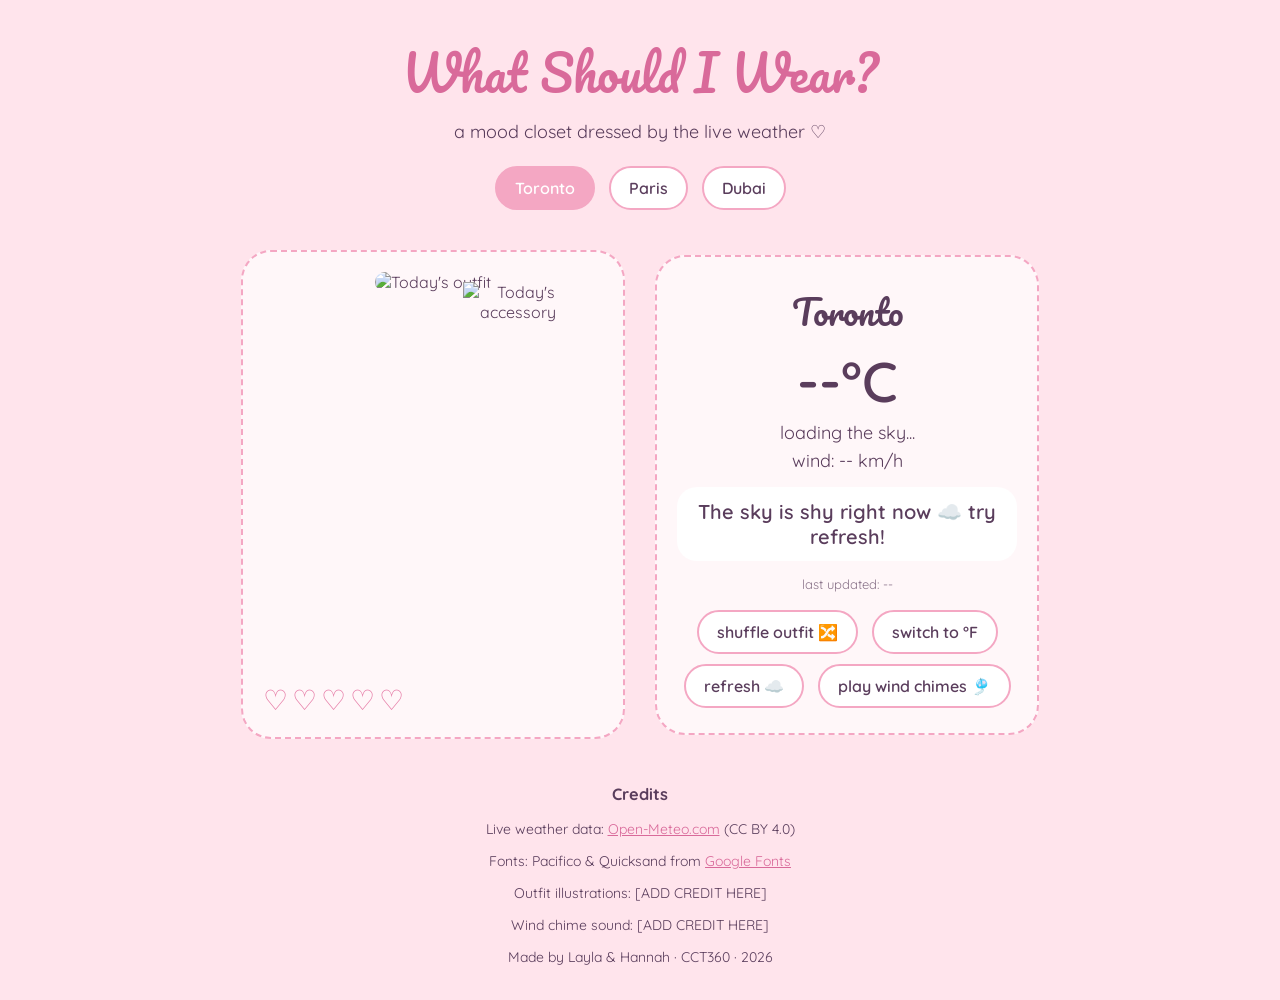
==== index.html @ 1e685e1a "Add files via upload" ====
<!DOCTYPE html>
<html lang="en">
<head>
  <meta charset="utf-8">
  <meta name="viewport" content="width=device-width, initial-scale=1">
  <title>What Should I Wear? ☁️👗</title>
  <link href="https://fonts.googleapis.com/css2?family=Pacifico&family=Quicksand:wght@400;600&display=swap" rel="stylesheet">
  <link rel="stylesheet" href="style.css">
</head>
<body class="mild">

  <!-- HEADER -->
  <header>
    <h1>What Should I Wear?</h1>
    <p class="tagline">a mood closet dressed by the live weather ♡</p>
  </header>

  <!-- CITY BUTTONS (interaction 1) -->
  <nav id="cities">
    <button class="city-btn" onclick="changeCity(0)">Toronto</button>
    <button class="city-btn" onclick="changeCity(1)">Paris</button>
    <button class="city-btn" onclick="changeCity(2)">Dubai</button>
  </nav>

  <main>

    <!-- LEFT: THE CLOSET (outfit + accessory images) -->
    <section id="closet">
      <div id="mirror">
        <img id="outfit" src="images/outfit-mild-1.png" alt="Today's outfit">
        <img id="accessory" src="images/accessory-cloudy.png" alt="Today's accessory">
      </div>

      <!-- hearts that move with the wind -->
      <div id="heart-row">
        <span class="heart">♡</span>
        <span class="heart">♡</span>
        <span class="heart">♡</span>
        <span class="heart">♡</span>
        <span class="heart">♡</span>
      </div>
    </section>

    <!-- RIGHT: THE WEATHER CARD -->
    <section id="weather-card">
      <h2 id="city-name">Toronto</h2>
      <p id="temperature">--°C</p>
      <p id="weather-type">loading the sky...</p>
      <p id="wind">wind: -- km/h</p>
      <p id="message">Picking your outfit... ✨</p>
      <p id="updated">last updated: --</p>

      <!-- MORE INTERACTIONS -->
      <div id="controls">
        <button id="shuffleBtn">shuffle outfit 🔀</button>
        <button id="unitBtn">switch to °F</button>
        <button id="refreshBtn">refresh ☁️</button>
        <button id="soundBtn">play wind chimes 🎐</button>
      </div>
    </section>

  </main>

  <!-- wind chime sound: volume is set by the wind speed -->
  <audio id="player" loop>
    <source src="audio/wind-chimes.wav" type="audio/wav">
    This browser does not support audio.
  </audio>

  <!-- CREDITS -->
  <footer>
    <h3>Credits</h3>
    <p>Live weather data: <a href="https://open-meteo.com/" target="_blank">Open-Meteo.com</a> (CC BY 4.0)</p>
    <p>Fonts: Pacifico &amp; Quicksand from <a href="https://fonts.google.com/" target="_blank">Google Fonts</a></p>
    <p>Outfit illustrations: [ADD CREDIT HERE]</p>
    <p>Wind chime sound: [ADD CREDIT HERE]</p>
    <p>Made by Layla &amp; Hannah · CCT360 · 2026</p>
  </footer>

  <script src="script.js"></script>
</body>
</html>
---- style.css ----
/* ===============================
   WHAT SHOULD I WEAR? — style.css
   =============================== */

body {
  margin: 0;
  padding: 20px;
  font-family: "Quicksand", sans-serif;
  color: #5a3d5c;
  text-align: center;
  transition: background-color 1.5s;
}

/* ---- background colour changes with the temperature ----
   script.js sets document.body.className to cold / mild / warm */
.cold {
  background-color: #dfe7ff;   /* icy lavender-blue */
}

.mild {
  background-color: #ffe4ec;   /* blush pink */
}

.warm {
  background-color: #ffe0c7;   /* soft peach */
}

/* ---- header ---- */
h1 {
  font-family: "Pacifico", cursive;
  font-size: 48px;
  font-weight: normal;
  margin: 10px 0 0 0;
  color: #d96a9a;
}

.tagline {
  margin-top: 5px;
  font-size: 18px;
}

/* ---- buttons ---- */
button {
  font-family: "Quicksand", sans-serif;
  font-size: 16px;
  font-weight: 600;
  color: #5a3d5c;
  background-color: white;
  border: 2px solid #f4a7c3;
  border-radius: 30px;
  padding: 10px 18px;
  margin: 5px;
  cursor: pointer;
  transition: background-color 0.3s, transform 0.3s;
}

button:hover {
  background-color: #f9c8da;
  transform: scale(1.05);
}

/* the city that is currently picked */
.active {
  background-color: #f4a7c3;
  color: white;
}

/* ---- main layout (flexbox) ---- */
main {
  display: flex;
  flex-direction: row;
  justify-content: center;
  align-items: center;
  flex-wrap: wrap;
  margin-top: 20px;
}

#closet,
#weather-card {
  margin: 15px;
  padding: 20px;
  background-color: rgba(255, 255, 255, 0.7);
  border-radius: 30px;
  border: 2px dashed #f4a7c3;
}

#closet {
  width: 340px;
  overflow: hidden;   /* keeps the hearts inside the box */
}

#weather-card {
  width: 340px;
}

/* ---- outfit + accessory (accessory sits on top) ---- */
#mirror {
  position: relative;
  width: 300px;
  height: 400px;
  margin: 0 auto;
}

#outfit {
  width: 300px;
  height: 400px;
  border-radius: 20px;
}

#accessory {
  position: absolute;
  top: 10px;
  right: 10px;
  width: 110px;
  height: 110px;
}

/* ---- hearts that move with the wind ---- */
#heart-row {
  margin-top: 10px;
  text-align: left;
}

.heart {
  display: inline-block;
  font-size: 28px;
  color: #e57aa5;
  transition: transform 2s;
}

/* ---- weather text ---- */
#city-name {
  font-family: "Pacifico", cursive;
  font-weight: normal;
  font-size: 34px;
  margin: 5px;
}

#temperature {
  font-size: 56px;
  font-weight: 600;
  margin: 5px;
}

#weather-type,
#wind {
  font-size: 18px;
  margin: 5px;
}

#message {
  font-size: 20px;
  font-weight: 600;
  background-color: white;
  border-radius: 20px;
  padding: 12px;
  margin: 15px 0;
}

#updated {
  font-size: 13px;
  opacity: 0.7;
}

/* ---- footer / credits ---- */
footer {
  margin-top: 30px;
  font-size: 14px;
}

footer a {
  color: #d96a9a;
}

/* ===============================
   RESPONSIVE: phones + small screens
   =============================== */
@media screen and (max-width: 700px) {

  h1 {
    font-size: 34px;
  }

  main {
    flex-direction: column;
  }

  #closet,
  #weather-card {
    width: 90%;
    margin: 10px 0;
    padding: 15px;
  }

  #mirror,
  #outfit {
    width: 240px;
    height: 320px;
  }

  #accessory {
    width: 85px;
    height: 85px;
  }

  #temperature {
    font-size: 44px;
  }

  button {
    font-size: 14px;
    padding: 8px 14px;
  }
}
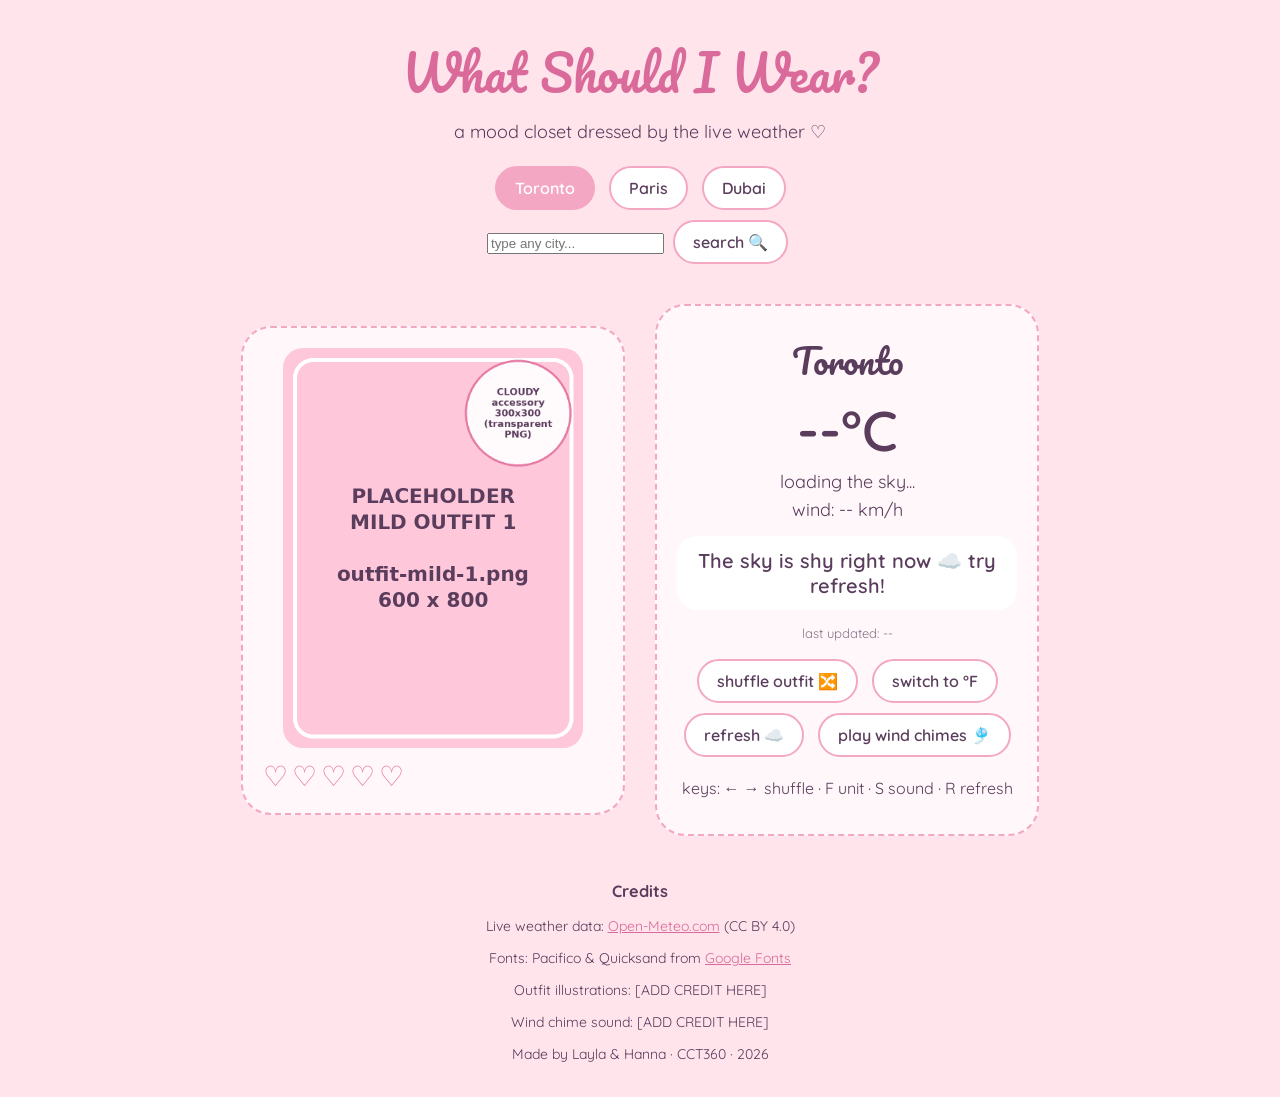
==== commit 1ae33218: "Fix typo in footer author name" ====
--- a/index.html
+++ b/index.html
@@ -21,6 +21,13 @@
     <button class="city-btn" onclick="changeCity(1)">Paris</button>
     <button class="city-btn" onclick="changeCity(2)">Dubai</button>
   </nav>
+
+  <!-- LOCATION SEARCH -->
+  <form id="searchForm">
+    <input id="searchInput" type="text" placeholder="type any city..." autocomplete="off">
+    <button type="submit">search 🔍</button>
+  </form>
+  <p id="searchStatus"></p>
 
   <main>
 
@@ -57,6 +64,8 @@
         <button id="refreshBtn">refresh ☁️</button>
         <button id="soundBtn">play wind chimes 🎐</button>
       </div>
+
+      <p class="hint">keys: ← → shuffle · F unit · S sound · R refresh</p>
     </section>
 
   </main>
@@ -74,7 +83,7 @@
     <p>Fonts: Pacifico &amp; Quicksand from <a href="https://fonts.google.com/" target="_blank">Google Fonts</a></p>
     <p>Outfit illustrations: [ADD CREDIT HERE]</p>
     <p>Wind chime sound: [ADD CREDIT HERE]</p>
-    <p>Made by Layla &amp; Hannah · CCT360 · 2026</p>
+    <p>Made by Layla &amp; Hanna · CCT360 · 2026</p>
   </footer>
 
   <script src="script.js"></script>
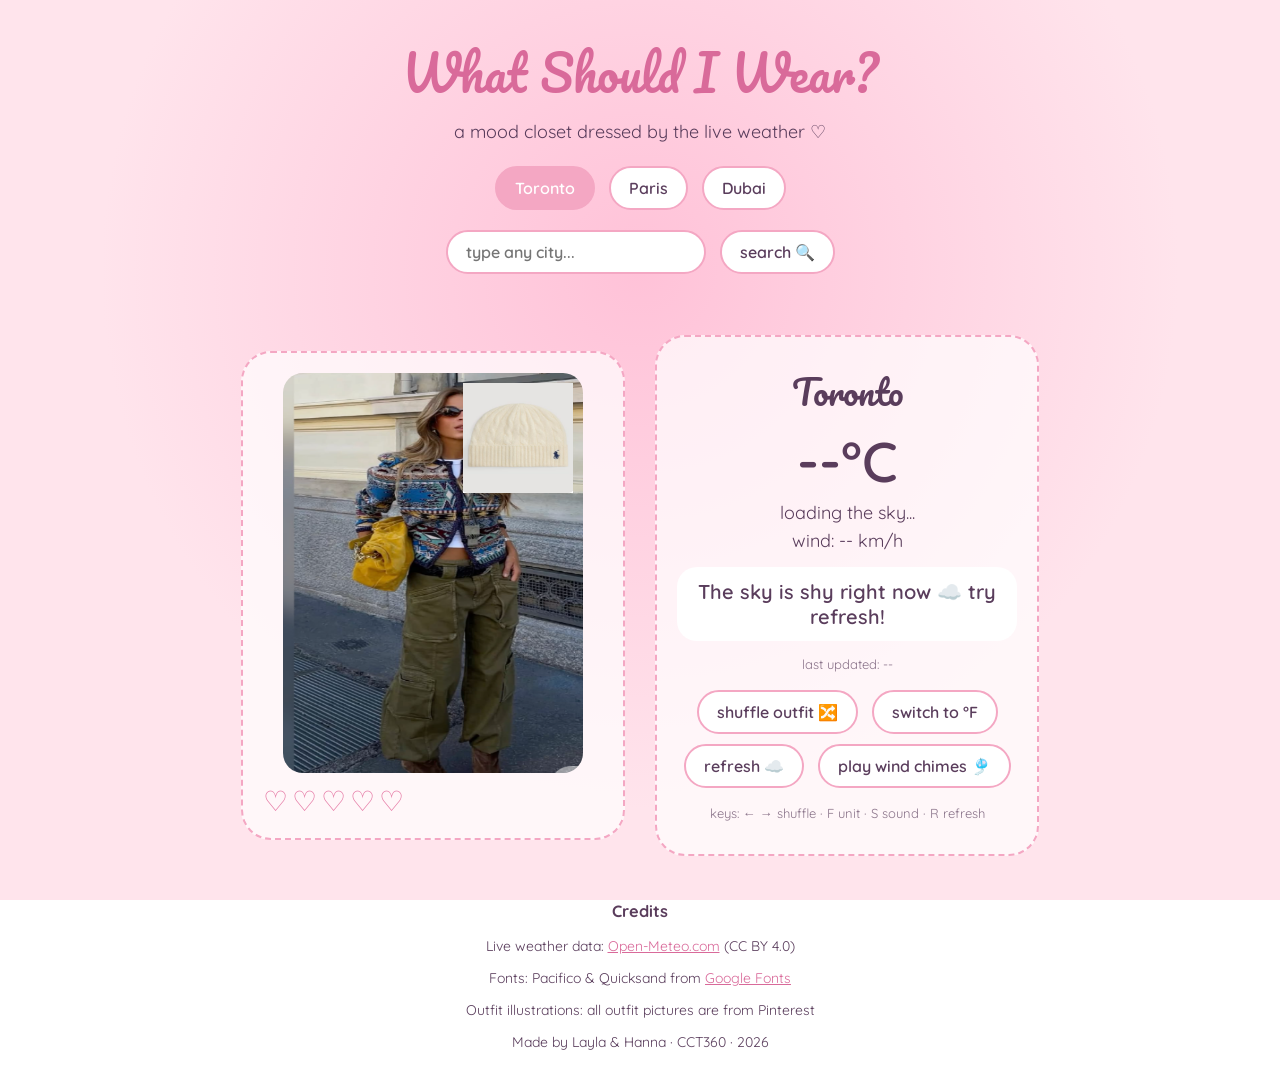
==== commit 662e9f5c: "Add credits for outfit illustrations in footer" ====
--- a/index.html
+++ b/index.html
@@ -81,8 +81,7 @@
     <h3>Credits</h3>
     <p>Live weather data: <a href="https://open-meteo.com/" target="_blank">Open-Meteo.com</a> (CC BY 4.0)</p>
     <p>Fonts: Pacifico &amp; Quicksand from <a href="https://fonts.google.com/" target="_blank">Google Fonts</a></p>
-    <p>Outfit illustrations: [ADD CREDIT HERE]</p>
-    <p>Wind chime sound: [ADD CREDIT HERE]</p>
+    <p>Outfit illustrations: all outfit pictures are from Pinterest</p>
     <p>Made by Layla &amp; Hanna · CCT360 · 2026</p>
   </footer>
 
--- a/style.css
+++ b/style.css
@@ -2,28 +2,31 @@
    WHAT SHOULD I WEAR? — style.css
    =============================== */
 
+/* let the browser animate these custom properties */
+@property --base { syntax: "<color>"; inherits: true; initial-value: #ffe4ec; }
+@property --glow { syntax: "<color>"; inherits: true; initial-value: #ffc2d8; }
+@property --mx   { syntax: "<percentage>"; inherits: true; initial-value: 50%; }
+@property --my   { syntax: "<percentage>"; inherits: true; initial-value: 30%; }
+
 body {
   margin: 0;
   padding: 20px;
+  min-height: 100vh;
+  box-sizing: border-box;
   font-family: "Quicksand", sans-serif;
   color: #5a3d5c;
   text-align: center;
-  transition: background-color 1.5s;
+  /* a glow that follows the cursor, sitting on the temperature colour */
+  background: radial-gradient(circle at var(--mx) var(--my), var(--glow), var(--base) 60%);
+  background-attachment: fixed;
+  transition: --base 1.5s, --glow 1.5s, --mx 0.6s ease-out, --my 0.6s ease-out;
 }
 
 /* ---- background colour changes with the temperature ----
    script.js sets document.body.className to cold / mild / warm */
-.cold {
-  background-color: #dfe7ff;   /* icy lavender-blue */
-}
-
-.mild {
-  background-color: #ffe4ec;   /* blush pink */
-}
-
-.warm {
-  background-color: #ffe0c7;   /* soft peach */
-}
+.cold { --base: #dfe7ff; --glow: #b9c8ff; }   /* icy lavender-blue */
+.mild { --base: #ffe4ec; --glow: #ffc2d8; }   /* blush pink */
+.warm { --base: #ffe0c7; --glow: #ffb38a; }   /* soft peach */
 
 /* ---- header ---- */
 h1 {
@@ -57,6 +60,14 @@
 button:hover {
   background-color: #f9c8da;
   transform: scale(1.05);
+}
+
+/* press feedback: the button squishes and fills with pink */
+button:active {
+  transform: scale(0.92);
+  background-color: #f4a7c3;
+  color: white;
+  transition-duration: 0.05s;
 }
 
 /* the city that is currently picked */
@@ -105,6 +116,12 @@
   width: 300px;
   height: 400px;
   border-radius: 20px;
+  transition: opacity 0.4s ease, transform 0.4s ease;
+}
+
+#outfit.fade-out {
+  opacity: 0;
+  transform: translateY(10px) scale(0.97);
 }
 
 #accessory {
@@ -162,6 +179,39 @@
   opacity: 0.7;
 }
 
+.hint {
+  font-size: 13px;
+  opacity: 0.7;
+  margin-top: 12px;
+}
+
+/* ---- location search ---- */
+#searchForm { margin-top: 10px; }
+
+#searchInput {
+  font-family: "Quicksand", sans-serif;
+  font-size: 16px;
+  font-weight: 600;
+  color: #5a3d5c;
+  background: white;
+  border: 2px solid #f4a7c3;
+  border-radius: 30px;
+  padding: 10px 18px;
+  margin: 5px;
+  width: 220px;
+  outline: none;
+}
+
+#searchInput:focus {
+  box-shadow: 0 0 0 4px #f9c8da;
+}
+
+#searchStatus {
+  font-size: 14px;
+  min-height: 1.2em;
+  margin: 4px;
+}
+
 /* ---- footer / credits ---- */
 footer {
   margin-top: 30px;
